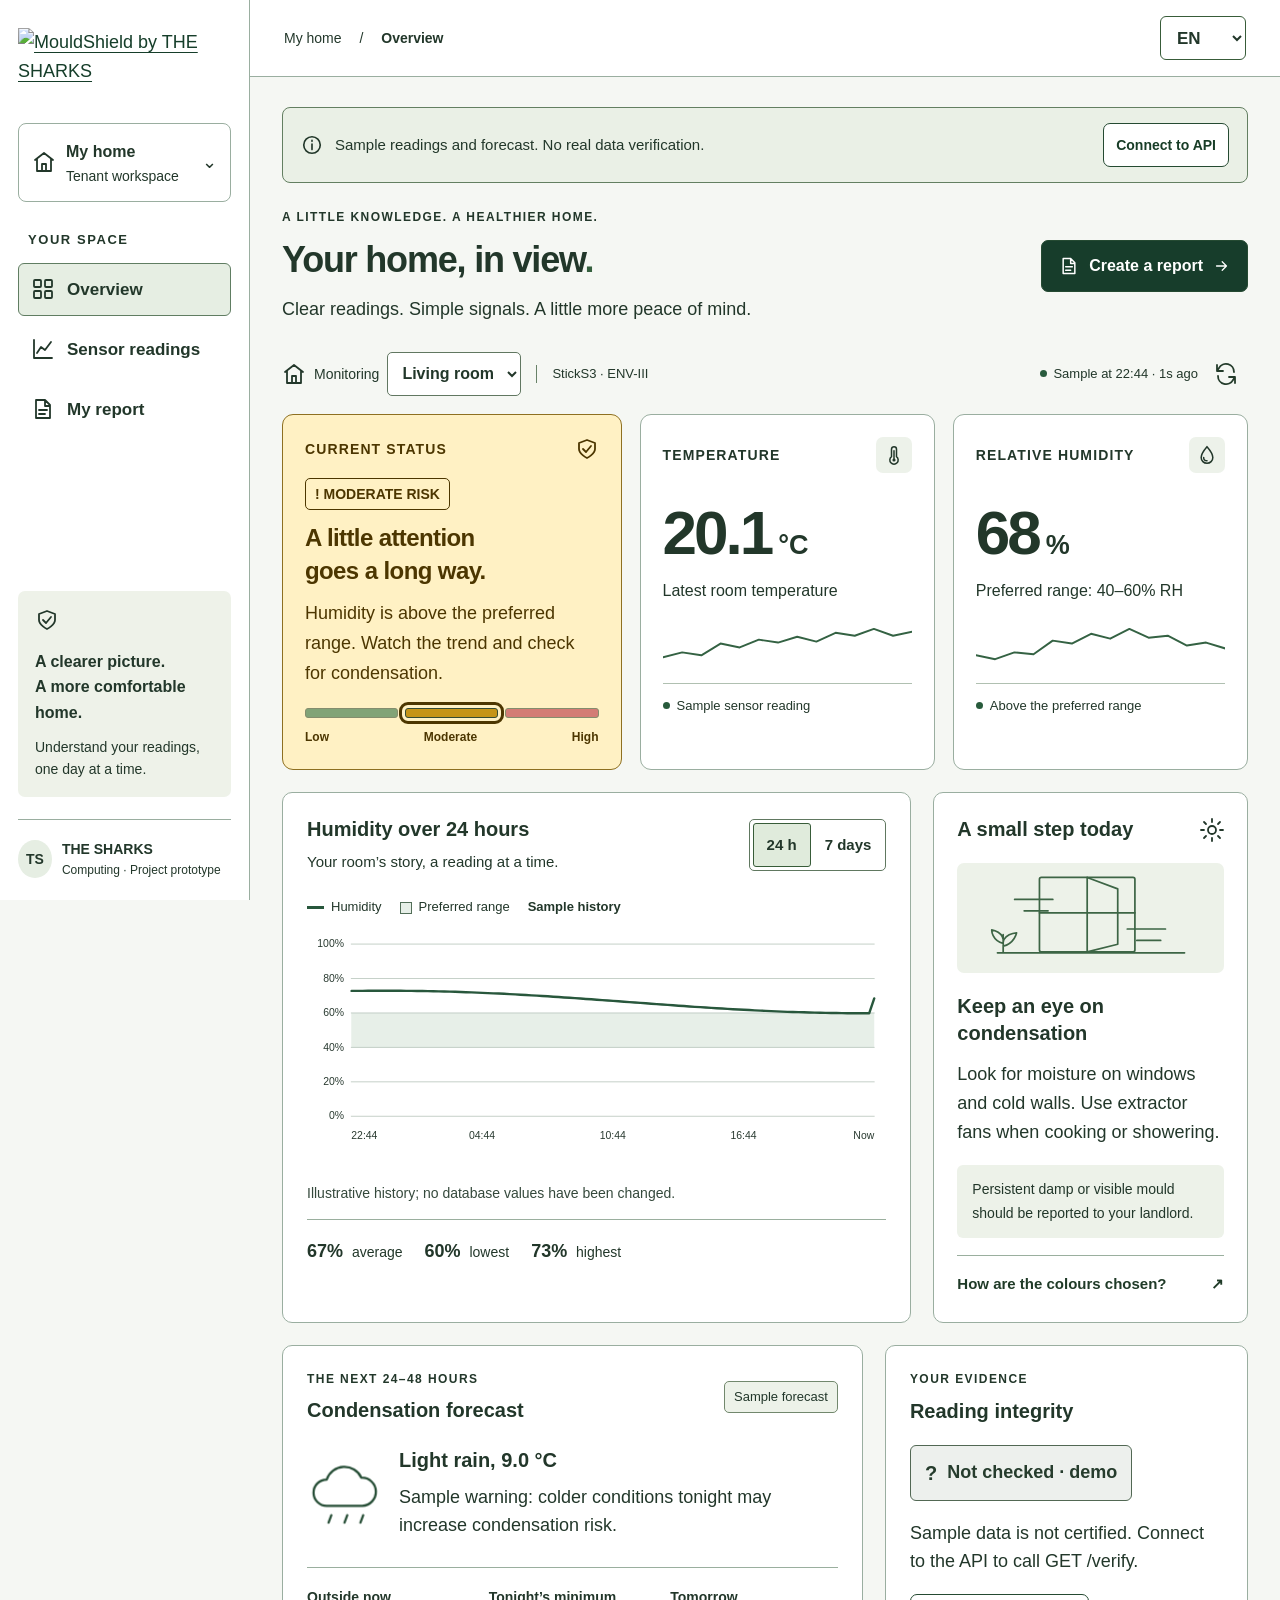
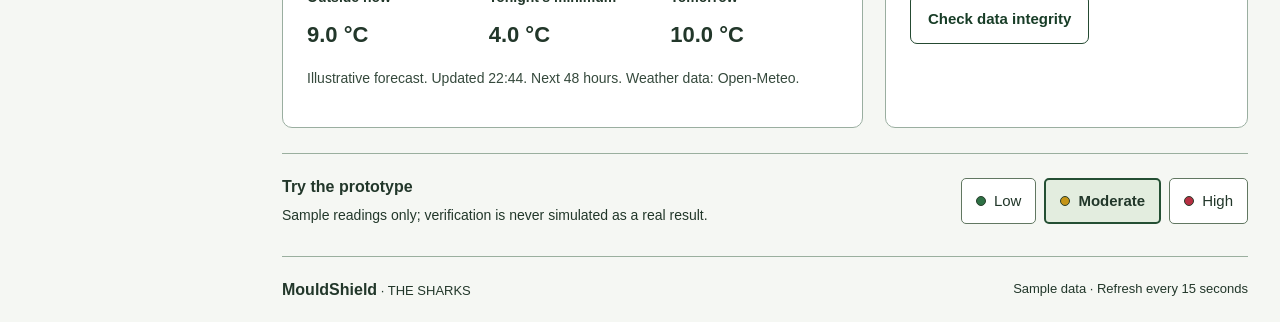
==== dashboard/index.html @ 02cba2c7 "Add files via upload" ====
<!DOCTYPE html>
<html lang="en"><head><meta charset="utf-8"><meta name="viewport" content="width=device-width,initial-scale=1"><meta name="theme-color" content="#173d32"><meta name="description" content="MouldShield tenant dashboard: clear humidity readings, trends and an editable damp report. Interactive project prototype using sample data."><title>MouldShield · Your home, in view</title><script src="boot.js"></script><link rel="stylesheet" href="style.css"></head>
<body>
<svg class="icon-library" aria-hidden="true"><defs>
<symbol id="i-shield" viewBox="0 0 24 24"><path d="M12 3 4 6v6c0 5 8 9 8 9s8-4 8-9V6l-8-3Z"/><path d="m8 12 3 3 5-6"/></symbol>
<symbol id="i-grid" viewBox="0 0 24 24"><rect x="3" y="3" width="7" height="7" rx="1"/><rect x="14" y="3" width="7" height="7" rx="1"/><rect x="3" y="14" width="7" height="7" rx="1"/><rect x="14" y="14" width="7" height="7" rx="1"/></symbol>
<symbol id="i-chart" viewBox="0 0 24 24"><path d="M3 3v18h18M6 16l4-6 4 3 6-8"/></symbol>
<symbol id="i-file" viewBox="0 0 24 24"><path d="M14 3H5v18h14V8l-5-5Zm0 0v6h5M8 13h8M8 17h6"/></symbol>
<symbol id="i-temp" viewBox="0 0 24 24"><path d="M9 14V5a3 3 0 0 1 6 0v9a5 5 0 1 1-6 0ZM12 7v10"/><circle cx="12" cy="18" r="1"/></symbol>
<symbol id="i-drop" viewBox="0 0 24 24"><path d="M12 2s-7 8-7 13a7 7 0 0 0 14 0c0-5-7-13-7-13ZM8 15a4 4 0 0 0 4 4"/></symbol>
<symbol id="i-arrow" viewBox="0 0 24 24"><path d="M5 12h14m-6-6 6 6-6 6"/></symbol>
<symbol id="i-refresh" viewBox="0 0 24 24"><path d="M20 10A8 8 0 0 0 5 6L3 9m0-6v6h6M4 14a8 8 0 0 0 15 4l2-3m0 6v-6h-6"/></symbol>
<symbol id="i-download" viewBox="0 0 24 24"><path d="M12 3v12m-5-5 5 5 5-5M4 16v5h16v-5"/></symbol>
<symbol id="i-clock" viewBox="0 0 24 24"><circle cx="12" cy="12" r="9"/><path d="M12 6v6l4 2"/></symbol>
<symbol id="i-info" viewBox="0 0 24 24"><circle cx="12" cy="12" r="9"/><path d="M12 11v6m0-10v1"/></symbol>
<symbol id="i-home" viewBox="0 0 24 24"><path d="m3 10 9-7 9 7M5 9v12h14V9M10 21v-7h4v7"/></symbol>
<symbol id="i-sun" viewBox="0 0 24 24"><circle cx="12" cy="12" r="4"/><path d="M12 1v3m0 16v3M1 12h3m16 0h3M4 4l2 2m12 12 2 2M4 20l2-2M18 6l2-2"/></symbol>
<symbol id="i-bolt" viewBox="0 0 24 24"><path d="m13 2-9 12h7l-1 8 10-13h-7l1-7Z"/></symbol>
</defs></svg>
<a class="skip-link" href="#main">Skip to content</a>
<aside class="sidebar">
<a href="#overview" class="brand" aria-label="MouldShield by THE SHARKS — overview"><img src="assets/logo-by-the-sharks.svg" alt="MouldShield by THE SHARKS" width="660" height="200"></a>
<div class="workspace"><span class="home-avatar"><svg aria-hidden="true"><use href="#i-home"/></svg></span><div><strong>My home</strong><small>Tenant workspace</small></div><span class="workspace-arrow">⌄</span></div>
<div class="nav-label">YOUR SPACE</div><nav aria-label="Main navigation">
<button class="nav-item active" data-view="overview" aria-current="page"><svg aria-hidden="true"><use href="#i-grid"/></svg>Overview</button>
<button class="nav-item" data-view="readings"><svg aria-hidden="true"><use href="#i-chart"/></svg>Sensor readings</button>
<button class="nav-item" data-view="report"><svg aria-hidden="true"><use href="#i-file"/></svg>My report</button>
</nav>
<div class="sidebar-bottom"><div class="sidebar-note"><svg aria-hidden="true"><use href="#i-shield"/></svg><strong>A clearer picture.<br>A more comfortable home.</strong><p>Understand your readings, one day at a time.</p></div><div class="team"><span>TS</span><div><strong>THE SHARKS</strong><small>Computing · Project prototype</small></div></div></div>
</aside>
<div class="app-shell">
<header class="topbar"><span class="breadcrumb">My home <span>/</span> <strong id="crumb">Overview</strong></span><div class="top-right"><label class="sr-only" for="ui-language">Dashboard language</label><select id="ui-language"><option value="en" lang="en">EN</option><option value="ro" lang="ro">RO</option></select></div></header>
<main id="main" tabindex="-1"><div id="startup-status" class="information" role="status">Starting dashboard. If this message stays, extract the entire ZIP and open START_HERE.html or START_WINDOWS.bat.</div><div id="startup-error" class="information" role="alert" hidden></div><div class="information mode-banner" id="mode-banner"><svg aria-hidden="true"><use href="#i-info"/></svg><span id="mode-description">Preview with sample data. Live API features are not connected.</span><button class="button secondary" id="toggle-mode">Connect to API</button></div>
<section id="overview-view" class="view">
<div class="page-heading"><div><div class="eyebrow">A LITTLE KNOWLEDGE. A HEALTHIER HOME.</div><h1>Your home, in view<span>.</span></h1><p>Clear readings. Simple signals. A little more peace of mind.</p></div><button class="button primary" id="create-report"><svg aria-hidden="true"><use href="#i-file"/></svg>Create a report<svg aria-hidden="true" class="small-icon"><use href="#i-arrow"/></svg></button></div>
<div class="controls-row"><div class="room-control"><span class="room-icon"><svg aria-hidden="true"><use href="#i-home"/></svg></span><label for="room">Monitoring</label><select id="room"><option value="living">Living room</option><option value="bedroom">Bedroom</option><option value="kitchen">Kitchen</option></select><span class="divider"></span><span class="sensor-caption">StickS3 · ENV-III</span></div><div class="update"><span class="dot"></span><span id="updated">Sample refreshed just now</span><button class="icon-button" id="refresh" aria-label="Refresh readings"><svg aria-hidden="true"><use href="#i-refresh"/></svg></button></div></div>
<div class="metrics">
<article class="risk-card" id="risk-card" data-level="moderate" aria-live="polite"><div class="card-overline"><span>CURRENT STATUS</span><svg aria-hidden="true"><use href="#i-shield"/></svg></div><div class="status-pill" id="risk-pill"><span aria-hidden="true">!</span>Moderate risk</div><h2 id="risk-title">A little attention<br>goes a long way.</h2><p id="risk-advice">Humidity is above the preferred range. Watch the trend and check for condensation.</p><div class="traffic-bar" aria-hidden="true"><span class="green"></span><span class="amber active"></span><span class="red"></span></div><div class="traffic-labels"><span>Low</span><span>Moderate</span><span>High</span></div></article>
<article class="metric-card"><div class="card-overline"><span>TEMPERATURE</span><span class="metric-icon"><svg aria-hidden="true"><use href="#i-temp"/></svg></span></div><div class="metric-value"><span id="temperature">20.1</span><span class="unit">°C</span></div><p class="metric-subtitle">Latest room temperature</p><div class="mini-chart temp-mini" aria-hidden="true"><svg aria-hidden="true" viewBox="0 0 260 45" preserveAspectRatio="none"><path d="M0 34 20 29 40 32 60 20 80 24 100 16 120 19 140 13 160 18 180 9 200 12 220 5 240 12 260 8"/></svg></div><div class="metric-foot"><span class="soft-dot"></span><span id="latest-source">Sample sensor reading</span></div></article>
<article class="metric-card"><div class="card-overline"><span>RELATIVE HUMIDITY</span><span class="metric-icon"><svg aria-hidden="true"><use href="#i-drop"/></svg></span></div><div class="metric-value"><span id="humidity">68</span><span class="unit">%</span></div><p class="metric-subtitle">Preferred range: 40–60% RH</p><div class="mini-chart hum-mini" aria-hidden="true"><svg aria-hidden="true" viewBox="0 0 260 45" preserveAspectRatio="none"><path d="M0 32 20 36 40 29 60 31 80 17 100 20 120 10 140 15 160 5 180 14 200 12 220 22 240 19 260 25"/></svg></div><div class="metric-foot"><span class="amber-dot"></span><span id="humidity-note">Above the preferred range</span></div></article>
</div>
<div class="main-grid"><article class="panel trend-panel"><div class="panel-heading"><div><h2 id="chart-title">Humidity over 24 hours</h2><p>Your room’s story, a reading at a time.</p></div><div class="segmented" aria-label="Chart time range"><button class="selected" data-range="24" aria-pressed="true">24 h</button><button data-range="168" aria-pressed="false">7 days</button></div></div><div class="chart-key"><span><i class="line-key"></i>Humidity</span><span><i class="range-key"></i>Preferred range</span><span class="sample-chart-label" id="chart-source">Sample history</span></div><div id="chart" class="chart" role="img" aria-label="Illustrative relative humidity trend over the last 24 hours"></div><p id="chart-message" class="muted" role="status"></p><details id="daily-details" hidden><summary>Daily averages and hours above 70%</summary><div class="table-wrap"><table><caption>Seven-day humidity summary; gaps are not counted as exposure.</caption><thead><tr><th scope="col">Day</th><th scope="col">Average RH</th><th scope="col">Hours above 70%</th><th scope="col">Coverage</th></tr></thead><tbody id="daily-table"></tbody></table></div></details><div class="chart-summary"><span><strong id="avg">61.2%</strong> average</span><span><strong id="min">51.0%</strong> lowest</span><span><strong id="max">72.8%</strong> highest</span></div></article>
<article class="panel next-panel"><div class="panel-heading"><h2>A small step today</h2><span class="step-icon"><svg aria-hidden="true"><use href="#i-sun"/></svg></span></div><div class="advice-visual" aria-hidden="true"><svg aria-hidden="true" viewBox="0 0 240 110"><path d="M22 91h196"/><rect x="66" y="12" width="100" height="78" rx="2"/><path d="M116 12v78M66 49h100M116 12l32 12v58l-32 8M116 49l32 0M40 35h40m-30 12h25m83 19h40m-30 12h25"/><path d="M28 90V72m0 9c-12-3-12-14-12-14s14 2 12 14Zm0 3c12-3 14-14 14-14s-16 1-14 14Z"/></svg></div><h3 id="action-title">Keep an eye on condensation</h3><p id="action-copy">Look for moisture on windows and cold walls. Use extractor fans when cooking or showering.</p><div class="quiet-note">Persistent damp or visible mould should be reported to your landlord.</div><button class="text-button" id="understand">How are the colours chosen? <span>↗</span></button></article></div>
<div class="bottom-grid">
<article class="panel forecast-panel" aria-labelledby="forecast-heading"><div class="panel-heading"><div><div class="eyebrow">THE NEXT 24–48 HOURS</div><h2 id="forecast-heading">Condensation forecast</h2></div><span class="pending-tag" id="forecast-source">Not connected</span></div><div class="forecast-current"><div class="weather-icon" id="weather-icon" aria-hidden="true"></div><div><strong id="weather-words">Weather unavailable</strong><p id="forecast-warning">Condensation warning unavailable until T17 is connected.</p></div></div><dl class="outside-temperatures"><div><dt>Outside now</dt><dd id="outside-now">—</dd></div><div><dt>Tonight’s minimum</dt><dd id="outside-tonight">—</dd></div><div><dt>Tomorrow</dt><dd id="outside-tomorrow">—</dd></div></dl><p class="muted" id="forecast-updated">Forecast supplied by the project back-end, using Open-Meteo.</p></article>
<article class="panel integrity-panel" aria-labelledby="integrity-heading"><div class="eyebrow">YOUR EVIDENCE</div><h2 id="integrity-heading">Reading integrity</h2><div id="integrity-badge" class="integrity-badge neutral" role="status"><span aria-hidden="true">?</span>Not checked</div><p id="integrity-detail">A green result is shown only after GET /verify confirms a non-empty chain.</p><button class="button secondary" id="check-integrity">Check data integrity</button></article></div>
<div class="demo-controls" id="demo-controls"><div><strong>Try the prototype</strong><span>Sample readings only; verification is never simulated as a real result.</span></div><div class="scenario-buttons" aria-label="Sample risk status"><button data-scenario="low"><i class="green"></i>Low</button><button data-scenario="moderate" class="chosen"><i class="amber"></i>Moderate</button><button data-scenario="high"><i class="red"></i>High</button></div></div>
</section>
<section id="readings-view" class="view" hidden><div class="page-heading"><div><div class="eyebrow">THE NUMBERS BEHIND THE SIGNAL</div><h1>Sensor readings<span>.</span></h1><p>Explore the sample history for your selected room.</p></div><button class="button primary" id="export-csv"><svg aria-hidden="true"><use href="#i-download"/></svg>Export CSV</button></div><div class="information"><svg aria-hidden="true"><use href="#i-info"/></svg><span id="readings-notice">These are sample readings, not live device data.</span></div><article class="panel readings-panel"><div class="panel-heading"><h2 id="table-room">Living room · recent samples</h2><span class="muted">Raw values retained in CSV</span></div><div class="table-wrap"><table><thead><tr><th scope="col">Time</th><th scope="col">Temperature</th><th scope="col">Humidity</th><th scope="col">Status</th></tr></thead><tbody id="readings-table"></tbody></table></div></article></section>
<section id="report-view" class="view" hidden><div class="page-heading"><div><div class="eyebrow">TURN READINGS INTO A CONVERSATION</div><h1>Your home report<span>.</span></h1><p>A clear summary and a letter you can make your own.</p></div><button class="button primary" id="print-report"><svg aria-hidden="true"><use href="#i-download"/></svg>Print / save PDF</button></div><div class="information"><svg aria-hidden="true"><use href="#i-info"/></svg><span id="report-notice">Use your browser’s print dialog to save a PDF. No letter is sent automatically.</span></div><div class="report-layout"><article class="panel report-main"><div class="report-header"><img class="report-logo" src="assets/logo-by-the-sharks.svg" alt="MouldShield by THE SHARKS" width="660" height="200"><span class="muted" id="report-date"></span></div><h2>Damp &amp; humidity summary</h2><p class="muted" id="report-context"></p><div class="report-status" id="report-status"></div><div class="report-language"><div><label for="report-language">Explanation language</label><select id="report-language"><option value="en">English</option><option value="ro">Română</option><option value="pl">Polski</option></select></div><button class="button secondary" id="generate-explanation">Generate explanation</button></div><p id="report-api-status" class="muted" role="status">Choose the tenant’s explanation language. The interface language is selected above.</p><h3>What the readings mean</h3><p id="report-explanation"></p><h3>Letter to your landlord</h3><label class="muted" for="letter">Edit this draft before downloading. Changes stay in this browser.</label><textarea lang="en" id="letter" rows="14" spellcheck="true"></textarea><div class="report-actions"><button class="button secondary" id="reset-letter">Reset draft</button><span class="muted" id="draft-status" role="status">Draft ready to edit</span></div><div lang="en" id="print-letter"></div><p class="report-disclaimer"><span id="report-disclaimer">One reading does not confirm mould or replace an inspection. Letters are drafts for review.</span></p></article><aside class="panel report-side"><svg class="large-shield" aria-hidden="true"><use href="#i-file"/></svg><h3>Your voice. Your report.</h3><p>Add your address and describe what you have noticed. Keep the details accurate and review the letter before using it.</p><ol><li>Check the sample summary.</li><li>Edit the landlord letter.</li><li>Print or save a PDF.</li></ol><p class="quiet-note">Only include information you are comfortable sharing.</p></aside></div></section>
<footer><span><strong>MouldShield</strong> · THE SHARKS</span><span><span id="footer-source">Project prototype · Sample data · Refreshes every 15 seconds</span></span></footer>
</main></div>
<dialog id="risk-dialog"><div class="dialog-heading"><h2>Understanding your risk colour</h2><button class="icon-button" id="close-dialog" aria-label="Close explanation">✕</button></div><p>The warning bands use the original, unrounded relative humidity reading. Humidity is rounded only for display.</p><div class="risk-rules"><div><i class="green"></i><strong>Low risk</strong><span>60% RH or below</span></div><div><i class="amber"></i><strong>Moderate risk</strong><span>Above 60%, up to 70% RH</span></div><div><i class="red"></i><strong>High risk</strong><span>Above 70% RH</span></div></div><p>40–60% RH is the preferred indoor range used in the project research. Very dry air below 40% is outside that range, even though this mould-warning scale stays green.</p><p class="quiet-note">These are project warning bands, not an HHSRS assessment. Duration, cold surfaces and other conditions also matter. The sustained-risk rule still needs team agreement.</p></dialog>
<div id="toast" role="status" hidden></div><script src="config.js"></script><script src="core.js"></script><script src="i18n.js"></script><script src="app.js"></script></body></html>
---- dashboard/style.css ----
:root{font-family:Inter,ui-sans-serif,-apple-system,BlinkMacSystemFont,"Segoe UI",Arial,sans-serif;color:#22372a;background:#f5f7f3;font-size:18px;line-height:1.6;--ink:#22372a;--muted:#35493c;--border:#9aaea0;--green:#174b2e;--amber:#4c3600;--red:#761821}*{box-sizing:border-box}body{margin:0}button,select,textarea,input{font:inherit}button,select{cursor:pointer}button,a,select,summary{touch-action:manipulation}button:disabled,select:disabled{cursor:not-allowed}button:disabled{opacity:.7}a{color:#163e2a;text-underline-offset:4px}svg{height:24px;width:24px;fill:none;stroke:currentColor;stroke-width:1.8;stroke-linecap:round;stroke-linejoin:round;flex:none}.icon-library{position:absolute;width:0;height:0;overflow:hidden}.skip-link{position:fixed;top:-100px;left:12px;padding:12px 20px;background:#fff;z-index:100}.skip-link:focus{top:8px}button:focus-visible,a:focus-visible,select:focus-visible,textarea:focus-visible,summary:focus-visible{outline:3px solid #122e59;outline-offset:4px}main:focus{outline:none}[hidden]{display:none!important}.sidebar{position:fixed;inset:0 auto 0 0;width:250px;background:#fff;border-right:1px solid var(--border);padding:28px 18px 20px;display:flex;flex-direction:column;overflow-y:auto}.brand{display:block;margin-bottom:30px}.brand img{display:block;width:100%;height:auto;max-width:220px}.workspace{display:flex;align-items:center;gap:10px;border:1px solid var(--border);padding:13px;border-radius:8px;margin-bottom:28px}.workspace strong{font-size:16px}.workspace small{display:block;font-size:14px}.home-avatar{display:flex}.workspace-arrow{margin-left:auto}.nav-label{font-size:13px;letter-spacing:.12em;font-weight:700;margin:0 10px 12px}nav{display:flex;flex-direction:column;gap:7px}.nav-item{display:flex;align-items:center;gap:12px;width:100%;min-height:48px;border:1px solid transparent;border-radius:6px;padding:12px;color:var(--ink);background:none;text-align:left;font-size:16px;font-weight:600}.nav-item:hover{background:#edf2eb}.nav-item.active{background:#e6eee3;border-color:#607d62}.sidebar-bottom{margin-top:auto}.sidebar-note{margin:35px 0 22px;padding:17px;border-radius:7px;background:#eef2e9}.sidebar-note strong{display:block;font-size:16px}.sidebar-note p{font-size:14px;margin:10px 0 0}.sidebar-note svg{margin-bottom:8px}.team{display:flex;align-items:center;gap:10px;border-top:1px solid var(--border);padding-top:18px;font-size:14px}.team>span{border-radius:50%;padding:8px;background:#e6eee3;font-weight:700}.team small{display:block;font-size:12px}.app-shell{margin-left:250px}.topbar{min-height:76px;display:flex;justify-content:space-between;align-items:center;background:#fff;border-bottom:1px solid var(--border);padding:16px 34px;gap:16px;font-size:14px}.breadcrumb span{margin:0 14px}.top-right{display:flex;gap:15px;align-items:center}main{max-width:1500px;margin:auto;padding:30px 32px 0}.information{display:flex;gap:12px;align-items:center;background:#eaf0e6;border:1px solid #637f61;border-radius:8px;padding:15px 18px;margin-bottom:25px;font-size:15px}.information svg{height:22px;width:22px}.mode-banner{flex-wrap:wrap}.mode-banner>span{flex:1;min-width:220px}.mode-banner .button{font-size:14px;padding:8px 12px}.page-heading{display:flex;align-items:center;justify-content:space-between;gap:22px;margin-bottom:28px}.eyebrow{font-size:12px;letter-spacing:.12em;font-weight:750}h1{font-size:36px;line-height:1.25;letter-spacing:-1.2px;margin:10px 0 13px;font-weight:650}h1 span{color:#35603e}.page-heading p{font-size:16px;margin:0;max-width:650px}h2,h3{line-height:1.35}p{color:var(--ink)}.button{display:inline-flex;align-items:center;justify-content:center;gap:10px;min-height:44px;padding:12px 17px;border:1px solid #254a32;border-radius:7px;font-size:16px;font-weight:650;text-decoration:none}.primary{background:#173d2b;color:#fff}.primary:hover{background:#0e2b1d}.secondary{background:#fff;color:#183d27}.secondary:hover{background:#e8f0e4}.button svg{width:20px;height:20px}.small-icon{width:17px!important}.controls-row{display:flex;align-items:center;justify-content:space-between;gap:14px;flex-wrap:wrap;margin-bottom:18px}.room-control{display:flex;gap:8px;align-items:center;font-size:14px;flex-wrap:wrap}.room-icon{display:flex}.room-control select{min-height:44px;padding:7px 10px;border:1px solid #617761;border-radius:5px;background:#fff;color:#22372a;font-size:16px;font-weight:650}.divider{height:18px;width:1px;background:#688268;margin:0 7px}.sensor-caption{font-size:13px}.update{display:flex;align-items:center;gap:6px;font-size:13px}.dot,.soft-dot,.amber-dot{height:7px;width:7px;border-radius:50%;display:inline-block;background:#285b3c}.icon-button{min-width:44px;min-height:44px;background:none;border:1px solid transparent;border-radius:5px;display:inline-flex;align-items:center;justify-content:center;color:#243c2b}.icon-button:hover{background:#e5eee2;border-color:#688268}.metrics{display:grid;grid-template-columns:1.15fr 1fr 1fr;gap:18px;margin-bottom:22px}.risk-card,.metric-card{border:1px solid var(--border);border-radius:11px;background:white;padding:22px;min-height:300px}.risk-card{background:#fff1c4;border-color:#8e7021;color:var(--amber)}.risk-card[data-level="low"]{background:#e4f3e8;border-color:#4f7c5b;color:var(--green)}.risk-card[data-level="high"]{background:#fde8e9;border-color:#a64d58;color:var(--red)}.risk-card[data-level="unknown"]{background:#edf0ed;border-color:#647568;color:#263c2d}.card-overline{display:flex;align-items:center;justify-content:space-between;font-size:12px;font-weight:750;letter-spacing:.08em;gap:8px}.risk-card .card-overline{color:inherit}.status-pill{display:inline-block;font-size:14px;font-weight:750;padding:4px 9px;border:1px solid currentColor;border-radius:5px;margin:17px 0 12px;max-width:100%;overflow-wrap:anywhere}.status-pill>span{font-weight:850}.risk-card h2{font-size:24px;letter-spacing:-.6px;margin:0 0 12px;white-space:pre-line}.risk-card p{font-size:16px;line-height:1.65;color:inherit;margin:0 0 20px}.traffic-bar{display:flex;gap:7px}.traffic-bar span{height:10px;flex:1;border:1px solid #334b34;border-radius:3px;opacity:.6}.traffic-bar .active{opacity:1;outline:3px solid currentColor;outline-offset:3px}.green{background:#2e7044}.amber{background:#c59417}.red{background:#b62f42}.traffic-labels{display:flex;justify-content:space-between;margin-top:10px;font-size:12px;font-weight:700}.metric-icon{display:flex;border-radius:7px;background:#edf2ea;padding:8px}.metric-icon svg{height:20px;width:20px}.metric-value{display:flex;align-items:baseline;gap:7px;margin-top:29px;line-height:1;font-variant-numeric:tabular-nums}.metric-value>span:first-child{font-size:62px;letter-spacing:-3px;font-weight:650}.unit{font-size:27px;font-weight:550}.metric-subtitle{font-size:15px;margin:14px 0}.mini-chart{height:44px;margin:20px 0 15px}.mini-chart svg{height:100%;width:100%;stroke:#346243;stroke-width:2}.metric-foot{display:flex;align-items:center;gap:7px;border-top:1px solid #b0c0b1;padding-top:12px;font-size:13px}.main-grid{display:grid;grid-template-columns:minmax(0,2fr) minmax(240px,1fr);gap:22px;margin-bottom:22px}.panel{background:#fff;border:1px solid var(--border);border-radius:10px}.panel-heading{display:flex;align-items:center;justify-content:space-between;gap:16px}.panel h2{font-size:20px;margin:0;font-weight:700}.panel-heading p{font-size:15px;margin:7px 0 0}.trend-panel{padding:23px 24px 0}.segmented{display:flex;border:1px solid #607860;border-radius:5px;padding:3px;gap:3px;flex:none}.segmented button{min-height:44px;min-width:58px;border:1px solid transparent;border-radius:3px;background:none;color:var(--ink);font-size:15px;font-weight:650;padding:6px 10px}.segmented button.selected{background:#e0ebdc;border-color:#385c39}.chart-key{display:flex;gap:18px;align-items:center;margin:23px 0 10px;flex-wrap:wrap;font-size:13px}.chart-key span{display:flex;align-items:center;gap:7px}.line-key{display:inline-block;width:17px;height:3px;background:#28573c}.range-key{display:inline-block;width:12px;height:12px;border:1px solid #526e58;background:#e7efe8}.sample-chart-label{font-weight:600}.chart{width:100%;min-height:240px}.chart svg{width:100%;height:auto;display:block;stroke:none}.chart-summary{display:flex;gap:22px;flex-wrap:wrap;border-top:1px solid #9aaf9e;padding:17px 0;font-size:14px}.chart-summary strong{font-size:18px;margin-right:5px}.next-panel{padding:23px}.step-icon{display:flex}.advice-visual{background:#edf2e9;border-radius:7px;margin:20px 0;height:110px;display:flex;align-items:center;justify-content:center}.advice-visual svg{width:230px;height:105px;stroke:#3d6545}.next-panel h3{font-size:20px;margin:0 0 13px}.next-panel>p{font-size:16px;margin:0 0 18px}.quiet-note{font-size:14px;background:#edf2e9;border-radius:6px;padding:13px 15px;line-height:1.7}.text-button{display:flex;width:100%;justify-content:space-between;align-items:center;min-height:44px;border:0;border-top:1px solid #9aaf9e;margin-top:17px;padding:13px 0 0;background:none;color:#203b28;font-size:15px;font-weight:700;text-align:left}.bottom-grid{display:grid;grid-template-columns:minmax(0,1.6fr) minmax(260px,1fr);gap:22px}.forecast-panel,.integrity-panel{padding:24px}.forecast-panel .eyebrow{margin-bottom:7px}.pending-tag{display:inline-block;background:#edf2e9;border:1px solid #72886d;border-radius:5px;padding:5px 9px;font-size:13px;white-space:nowrap}.forecast-current{display:flex;gap:17px;align-items:center;margin:20px 0}.weather-icon{width:75px;height:85px;flex:none;color:#244c34}.weather-icon svg{width:100%;height:100%;stroke-width:2.4}.forecast-current strong{font-size:20px}.forecast-current p{font-size:16px;margin:7px 0}.outside-temperatures{display:grid;grid-template-columns:repeat(3,1fr);gap:14px;border-top:1px solid #9aaf9e;padding-top:18px;margin-bottom:15px}.outside-temperatures>div{min-width:0}.outside-temperatures dt{font-size:14px;font-weight:600}.outside-temperatures dd{margin:8px 0 0;font-size:22px;font-weight:700}.muted{font-size:14px;color:#35493c}.integrity-panel h2{margin:8px 0 20px}.integrity-badge{padding:11px 14px;display:inline-flex;gap:10px;align-items:center;border-radius:6px;border:1px solid #526854;font-weight:750;font-size:18px}.integrity-badge span{font-size:20px}.integrity-badge.verified{background:#e4f3e8;color:#174b2e;border-color:#416e4a}.integrity-badge.tampered{background:#fde8e9;color:#761821;border-color:#9a4350}.integrity-badge.neutral{background:#edf0ed;color:#263c2d}.integrity-panel p{font-size:16px}.integrity-panel .button{font-size:15px}.demo-controls{display:flex;align-items:center;justify-content:space-between;gap:20px;margin:25px 0 0;border-top:1px solid #9aaf9e;padding-top:20px}.demo-controls strong{display:block;font-size:16px}.demo-controls>div>span{font-size:14px}.scenario-buttons{display:flex;gap:8px}.scenario-buttons button{display:flex;align-items:center;gap:8px;padding:9px 14px;min-height:44px;border:1px solid #617761;border-radius:5px;background:#fff;color:#22372a;font-size:15px}.scenario-buttons button.chosen{border:2px solid #244f33;background:#e3eddf;font-weight:750}.scenario-buttons i,.risk-rules i{display:inline-block;width:10px;height:10px;border:1px solid #283d2b;border-radius:50%}footer{display:flex;align-items:center;justify-content:space-between;gap:20px;flex-wrap:wrap;border-top:1px solid #9aaf9e;margin-top:27px;padding:20px 0;font-size:13px}footer strong{font-size:16px}.readings-panel{padding:24px}.table-wrap{max-width:100%;overflow-x:auto}table{width:100%;border-collapse:collapse;text-align:left;font-size:15px;margin:16px 0}th{font-size:14px;background:#eaf0e6}th,td{padding:13px 12px;border-bottom:1px solid #9aaf9e;white-space:nowrap}caption{text-align:left;font-size:14px;padding-bottom:10px}td{font-variant-numeric:tabular-nums}.table-status{font-size:13px;font-weight:750;padding:5px 9px;border:1px solid currentColor;border-radius:4px;background:#fff1c4;color:#4c3600;display:inline-block}.table-status.low{background:#e4f3e8;color:#174b2e}.table-status.high{background:#fde8e9;color:#761821}details{margin-bottom:18px}summary{min-height:44px;padding:8px 0;color:#203b28;font-size:16px;font-weight:650;cursor:pointer}.report-layout{display:grid;grid-template-columns:minmax(0,2.4fr) minmax(210px,1fr);gap:22px}.report-main{padding:28px}.report-header{display:flex;justify-content:space-between;align-items:center;gap:15px;margin-bottom:28px}.report-logo{display:block;width:220px;max-width:60%;height:auto}.report-main h2{font-size:28px}.report-main h3{font-size:21px;margin:26px 0 12px}.report-main p{font-size:17px}.report-status{padding:13px 16px;border-radius:6px;background:#edf0ed;color:#263c2d;font-size:18px;font-weight:750;margin:23px 0}.report-status[data-level="low"]{background:#e4f3e8;color:#174b2e}.report-status[data-level="moderate"]{background:#fff1c4;color:#4c3600}.report-status[data-level="high"]{background:#fde8e9;color:#761821}.report-language{display:flex;align-items:flex-end;justify-content:space-between;gap:15px;flex-wrap:wrap}.report-language label{display:block;font-size:17px;font-weight:650;margin-bottom:6px}.report-language select{background:#fff;color:#22372a;border:1px solid #617761;border-radius:5px;padding:9px 13px;min-height:48px;min-width:185px}textarea{width:100%;display:block;margin-top:15px;border:1px solid #617761;border-radius:6px;padding:17px;color:#22372a;background:#fff;font-size:17px;line-height:1.8;min-height:390px;resize:vertical}.report-actions{display:flex;align-items:center;justify-content:space-between;gap:15px;margin-top:17px}.report-main .report-disclaimer{font-size:14px;border-top:1px solid #9aaf9e;margin-top:27px;padding-top:18px}.report-side{padding:26px;align-self:start}.report-side h3{font-size:23px}.report-side p,.report-side li{font-size:16px}.report-side ol{padding-left:22px}.report-side li{padding:8px 0}#print-letter{display:none}dialog{max-width:650px;width:calc(100% - 32px);padding:28px;border:2px solid #3c5e43;border-radius:12px;box-shadow:0 20px 80px #102d2440;color:#22372a;background:#fff}dialog::backdrop{background:#112b20a8}.dialog-heading{display:flex;align-items:center;justify-content:space-between;gap:18px}.dialog-heading h2{font-size:24px;margin:0}dialog p{font-size:17px}.risk-rules>div{display:flex;align-items:center;gap:10px;border-bottom:1px solid #9aaf9e;padding:13px 0;font-size:16px}.risk-rules span{margin-left:auto;text-align:right}#toast{position:fixed;bottom:25px;left:50%;transform:translateX(-50%);max-width:calc(100vw - 30px);background:#173d2b;color:#fff;padding:15px 22px;border-radius:8px;font-size:16px;z-index:80}
/* Each motion lasts 2.5 seconds, repeats twice, and is removed at the page's 5 s deadline.
   Lightning is static: no flashing, opacity pulsing or strobing is used. */
@media(prefers-reduced-motion:no-preference){.weather-motion .weather-drift{transform-origin:40px 40px;animation:weather-drift 2.5s ease-in-out 2 both}@keyframes weather-drift{0%,100%{transform:translateX(0)}50%{transform:translateX(3px)}}}
@media(prefers-reduced-motion:reduce){*,*::before,*::after{animation:none!important;transition:none!important;scroll-behavior:auto!important}}
@media(max-width:1200px){.sidebar{width:225px;padding:25px 15px}.app-shell{margin-left:225px}main{padding:26px 24px 0}.topbar{padding:15px 24px}.metrics{gap:13px}.risk-card,.metric-card{padding:19px}.metric-value>span:first-child{font-size:50px}.unit{font-size:24px}.main-grid{grid-template-columns:1fr}.next-panel{display:grid;grid-template-columns:1fr 1fr;gap:14px 24px}.next-panel>.panel-heading{grid-column:1/-1}.next-panel>.advice-visual{grid-row:span 4;margin:0;height:100%;min-height:150px}.next-panel h3,.next-panel p{margin:0}.next-panel .text-button{margin-top:0}.bottom-grid{grid-template-columns:minmax(0,1.35fr) minmax(240px,1fr)}.card-overline{font-size:11px;letter-spacing:.02em}.metric-subtitle{font-size:14px}.metric-foot{font-size:12px}.page-heading{flex-wrap:wrap}}
@media(max-width:900px){.sidebar{position:static;width:auto;overflow:visible;padding:15px 22px 0;border-right:0;border-bottom:1px solid var(--border)}.brand{margin-bottom:14px}.brand img{width:230px}.workspace,.nav-label,.sidebar-bottom{display:none}nav{flex-direction:row;flex-wrap:wrap;gap:6px}.nav-item{width:auto;padding:9px 11px;min-height:46px;font-size:15px}.nav-item svg{height:20px;width:20px}.app-shell{margin-left:0}.topbar{min-height:60px}.metrics{grid-template-columns:1.1fr 1fr 1fr}.metric-value>span:first-child{font-size:53px}.report-layout{grid-template-columns:1fr}.report-side{display:none}}
@media(max-width:640px){:root{font-size:18px}.sidebar{padding:14px 16px 0}.brand img{width:230px;max-width:100%}nav{display:grid;grid-template-columns:1fr 1fr;gap:5px}.nav-item{width:100%;font-size:16px;justify-content:flex-start;min-height:46px}.topbar{padding:14px 18px;font-size:13px;gap:8px}.breadcrumb span{margin:0 6px}.top-right{gap:8px}main{padding:22px 16px 0}.information{padding:14px;font-size:16px;align-items:flex-start;gap:10px}.information>svg{margin-top:3px}.mode-banner .button{font-size:16px}.mode-banner>span{min-width:0;flex-basis:calc(100% - 35px)}.mode-banner .button{margin-left:30px}.page-heading{display:block;margin-bottom:25px}h1{font-size:32px;letter-spacing:-.8px}.eyebrow{font-size:12px}.page-heading p{font-size:17px}.page-heading>.button{margin-top:20px;width:100%;font-size:17px}.controls-row{gap:12px}.room-control{gap:8px}.room-control select{font-size:17px}.sensor-caption{font-size:13px}.divider{display:none}.update{font-size:14px}.metrics{grid-template-columns:1fr 1fr;gap:12px}.risk-card{grid-column:1/-1;min-height:0;padding:22px}.risk-card h2{font-size:28px;white-space:normal}.risk-card p{font-size:18px}.status-pill{font-size:17px}.traffic-labels{font-size:14px}.metric-card{padding:16px 12px;min-height:250px}.card-overline{font-size:12px;min-height:34px;align-items:flex-start;letter-spacing:0}.metric-icon{display:none}.metric-value{gap:4px;margin-top:25px;flex-wrap:wrap}.metric-value>span:first-child{font-size:48px;letter-spacing:-2px}.unit{font-size:24px}.metric-subtitle{font-size:14px}.mini-chart{margin:15px 0;height:30px}.metric-foot{font-size:13px;align-items:flex-start}.soft-dot,.amber-dot{margin-top:6px}.main-grid,.bottom-grid{grid-template-columns:1fr;gap:16px}.trend-panel{padding:20px 14px 0}.panel-heading{flex-wrap:wrap;gap:15px}.panel h2{font-size:22px}.panel-heading p{font-size:16px}.segmented{margin-left:0}.segmented button{font-size:17px;padding:8px 14px}.chart-key{font-size:14px;gap:10px 15px}.chart{min-height:0;overflow:auto}.chart svg{min-width:440px}.chart-summary{justify-content:space-between;gap:10px;font-size:14px}.chart-summary strong{display:block;font-size:20px}.next-panel{display:block;padding:21px}.next-panel>.advice-visual{height:110px;min-height:0;margin:18px 0}.next-panel h3{font-size:22px;margin-bottom:12px}.next-panel>p{font-size:18px;margin-bottom:16px}.quiet-note{font-size:16px}.next-panel .text-button{font-size:17px;margin-top:17px}.forecast-panel,.integrity-panel{padding:22px}.forecast-current strong{font-size:22px}.forecast-current p,.integrity-panel p{font-size:18px}.outside-temperatures{gap:10px;grid-template-columns:1fr}.outside-temperatures>div{display:flex;align-items:center;justify-content:space-between;gap:15px}.outside-temperatures dt{font-size:17px}.outside-temperatures dd{font-size:24px;margin:0}.forecast-panel .muted{font-size:15px}.demo-controls{display:block}.scenario-buttons{margin-top:15px}.scenario-buttons button{flex:1;justify-content:center;padding:10px;font-size:16px}.demo-controls>div>span{font-size:16px}.demo-controls strong{font-size:18px}.report-main{padding:20px}.report-header{align-items:flex-start;flex-wrap:wrap;gap:15px}.report-logo{width:240px;max-width:100%}.report-main h2{font-size:27px}.report-main h3{font-size:23px}.report-main p,textarea{font-size:18px}.report-status{font-size:18px}.report-language{display:block}.report-language label{font-size:18px}.report-language select{width:100%;font-size:18px}.report-language button{width:100%;margin-top:15px;font-size:18px}.report-main .muted{font-size:16px}.report-actions{display:block}.report-actions .muted{display:block;margin-top:14px}.readings-panel{padding:18px}.readings-panel .panel-heading{display:block}.readings-panel .muted{display:block;margin-top:12px}table{font-size:16px}th{font-size:15px}th,td{padding:12px}footer{display:block;font-size:14px}footer>span{display:block;margin:6px 0}dialog{padding:23px}.dialog-heading h2{font-size:24px}.risk-rules>div{flex-wrap:wrap;gap:6px 10px}.risk-rules span{display:block;text-align:left;margin-left:20px;width:100%;font-size:16px}dialog p{font-size:18px}}
@media print{@page{size:A4;margin:18mm}.sidebar,.topbar,footer,.page-heading,.information,.report-side,.report-actions,.report-language,#report-api-status,#toast{display:none!important}.app-shell{margin:0}body,main{background:white;padding:0;max-width:none}.view{display:none!important}#report-view{display:block!important}.report-layout{display:block}.report-main{border:0;padding:0}.report-main label,textarea{display:none!important}#print-letter{display:block;white-space:pre-wrap;font-size:12pt;line-height:1.65}.report-main h2{font-size:22pt}.report-main h3{font-size:16pt;break-after:avoid}.report-main p{font-size:12pt}.report-status{print-color-adjust:exact;-webkit-print-color-adjust:exact}.report-logo{width:220px}.report-main .report-disclaimer{font-size:10pt}#report-explanation{white-space:pre-wrap}}
/* Large primary reading copy for Margaret; supporting labels remain subordinate. */
.page-heading p,.risk-card p,.next-panel>p,.forecast-current p,.integrity-panel p{font-size:18px}.card-overline{font-size:14px}.report-main p{font-size:18px}.nav-item{font-size:17px}.metric-subtitle{font-size:16px}.report-language label,.report-language select{font-size:18px}
@media(max-width:640px){.card-overline{font-size:12px}.metric-subtitle{font-size:14px}}
.metrics>*,.main-grid>*,.bottom-grid>*,.report-layout>*{min-width:0}.chart{max-width:100%}
@media(max-width:640px){.main-grid,.bottom-grid,.report-layout{grid-template-columns:minmax(0,1fr)}.metrics{grid-template-columns:repeat(2,minmax(0,1fr))}}

/* Top-right interface language control. */
.sr-only{position:absolute;width:1px;height:1px;padding:0;margin:-1px;overflow:hidden;clip:rect(0,0,0,0);white-space:nowrap;border:0}
#ui-language{min-height:44px;min-width:86px;border:1px solid #385c39;border-radius:6px;background:#fff;color:#22372a;padding:8px 12px;font-size:17px;font-weight:700}
.topbar{flex-wrap:wrap}.top-right{margin-left:auto}.breadcrumb{min-width:0;overflow-wrap:anywhere}
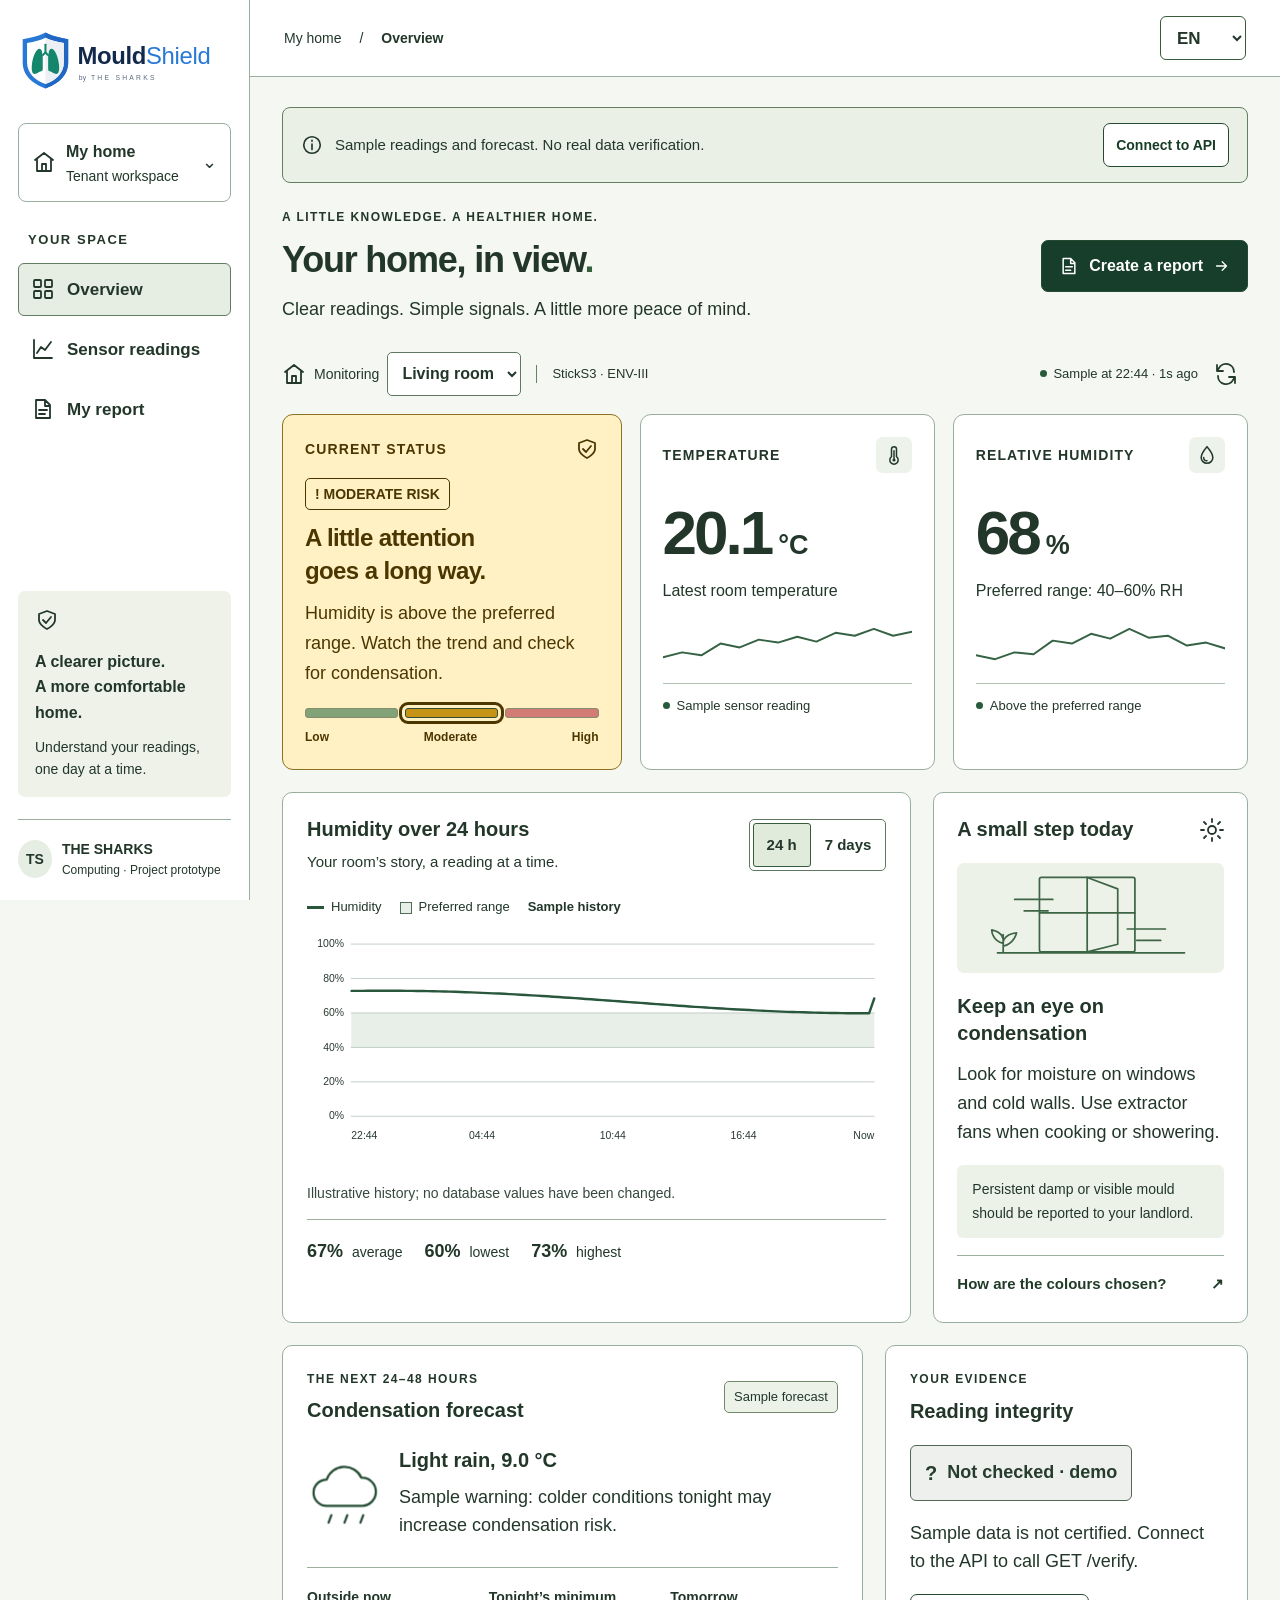
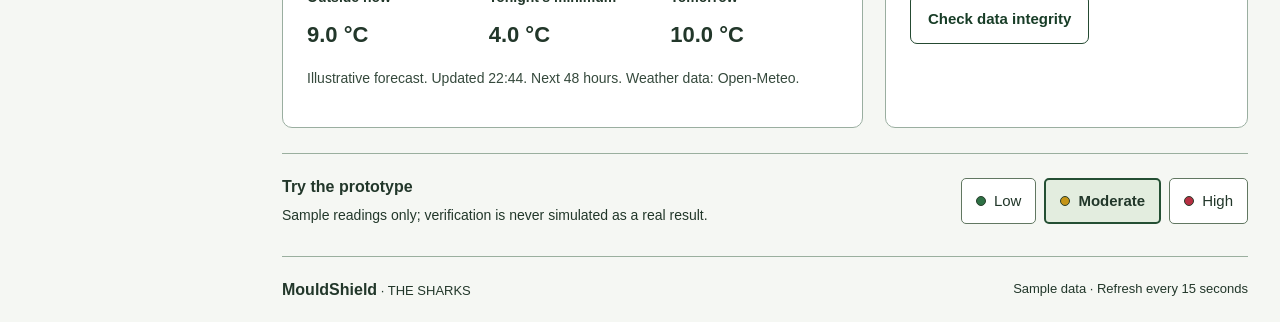
==== commit dfaabad1: "#17 remove task numbers from the text the tenant sees on the dashboard" ====
--- a/dashboard/index.html
+++ b/dashboard/index.html
@@ -42,7 +42,7 @@
 <div class="main-grid"><article class="panel trend-panel"><div class="panel-heading"><div><h2 id="chart-title">Humidity over 24 hours</h2><p>Your room’s story, a reading at a time.</p></div><div class="segmented" aria-label="Chart time range"><button class="selected" data-range="24" aria-pressed="true">24 h</button><button data-range="168" aria-pressed="false">7 days</button></div></div><div class="chart-key"><span><i class="line-key"></i>Humidity</span><span><i class="range-key"></i>Preferred range</span><span class="sample-chart-label" id="chart-source">Sample history</span></div><div id="chart" class="chart" role="img" aria-label="Illustrative relative humidity trend over the last 24 hours"></div><p id="chart-message" class="muted" role="status"></p><details id="daily-details" hidden><summary>Daily averages and hours above 70%</summary><div class="table-wrap"><table><caption>Seven-day humidity summary; gaps are not counted as exposure.</caption><thead><tr><th scope="col">Day</th><th scope="col">Average RH</th><th scope="col">Hours above 70%</th><th scope="col">Coverage</th></tr></thead><tbody id="daily-table"></tbody></table></div></details><div class="chart-summary"><span><strong id="avg">61.2%</strong> average</span><span><strong id="min">51.0%</strong> lowest</span><span><strong id="max">72.8%</strong> highest</span></div></article>
 <article class="panel next-panel"><div class="panel-heading"><h2>A small step today</h2><span class="step-icon"><svg aria-hidden="true"><use href="#i-sun"/></svg></span></div><div class="advice-visual" aria-hidden="true"><svg aria-hidden="true" viewBox="0 0 240 110"><path d="M22 91h196"/><rect x="66" y="12" width="100" height="78" rx="2"/><path d="M116 12v78M66 49h100M116 12l32 12v58l-32 8M116 49l32 0M40 35h40m-30 12h25m83 19h40m-30 12h25"/><path d="M28 90V72m0 9c-12-3-12-14-12-14s14 2 12 14Zm0 3c12-3 14-14 14-14s-16 1-14 14Z"/></svg></div><h3 id="action-title">Keep an eye on condensation</h3><p id="action-copy">Look for moisture on windows and cold walls. Use extractor fans when cooking or showering.</p><div class="quiet-note">Persistent damp or visible mould should be reported to your landlord.</div><button class="text-button" id="understand">How are the colours chosen? <span>↗</span></button></article></div>
 <div class="bottom-grid">
-<article class="panel forecast-panel" aria-labelledby="forecast-heading"><div class="panel-heading"><div><div class="eyebrow">THE NEXT 24–48 HOURS</div><h2 id="forecast-heading">Condensation forecast</h2></div><span class="pending-tag" id="forecast-source">Not connected</span></div><div class="forecast-current"><div class="weather-icon" id="weather-icon" aria-hidden="true"></div><div><strong id="weather-words">Weather unavailable</strong><p id="forecast-warning">Condensation warning unavailable until T17 is connected.</p></div></div><dl class="outside-temperatures"><div><dt>Outside now</dt><dd id="outside-now">—</dd></div><div><dt>Tonight’s minimum</dt><dd id="outside-tonight">—</dd></div><div><dt>Tomorrow</dt><dd id="outside-tomorrow">—</dd></div></dl><p class="muted" id="forecast-updated">Forecast supplied by the project back-end, using Open-Meteo.</p></article>
+<article class="panel forecast-panel" aria-labelledby="forecast-heading"><div class="panel-heading"><div><div class="eyebrow">THE NEXT 24–48 HOURS</div><h2 id="forecast-heading">Condensation forecast</h2></div><span class="pending-tag" id="forecast-source">Not connected</span></div><div class="forecast-current"><div class="weather-icon" id="weather-icon" aria-hidden="true"></div><div><strong id="weather-words">Weather unavailable</strong><p id="forecast-warning">Condensation warning not available yet.</p></div></div><dl class="outside-temperatures"><div><dt>Outside now</dt><dd id="outside-now">—</dd></div><div><dt>Tonight’s minimum</dt><dd id="outside-tonight">—</dd></div><div><dt>Tomorrow</dt><dd id="outside-tomorrow">—</dd></div></dl><p class="muted" id="forecast-updated">Forecast supplied by the project back-end, using Open-Meteo.</p></article>
 <article class="panel integrity-panel" aria-labelledby="integrity-heading"><div class="eyebrow">YOUR EVIDENCE</div><h2 id="integrity-heading">Reading integrity</h2><div id="integrity-badge" class="integrity-badge neutral" role="status"><span aria-hidden="true">?</span>Not checked</div><p id="integrity-detail">A green result is shown only after GET /verify confirms a non-empty chain.</p><button class="button secondary" id="check-integrity">Check data integrity</button></article></div>
 <div class="demo-controls" id="demo-controls"><div><strong>Try the prototype</strong><span>Sample readings only; verification is never simulated as a real result.</span></div><div class="scenario-buttons" aria-label="Sample risk status"><button data-scenario="low"><i class="green"></i>Low</button><button data-scenario="moderate" class="chosen"><i class="amber"></i>Moderate</button><button data-scenario="high"><i class="red"></i>High</button></div></div>
 </section>
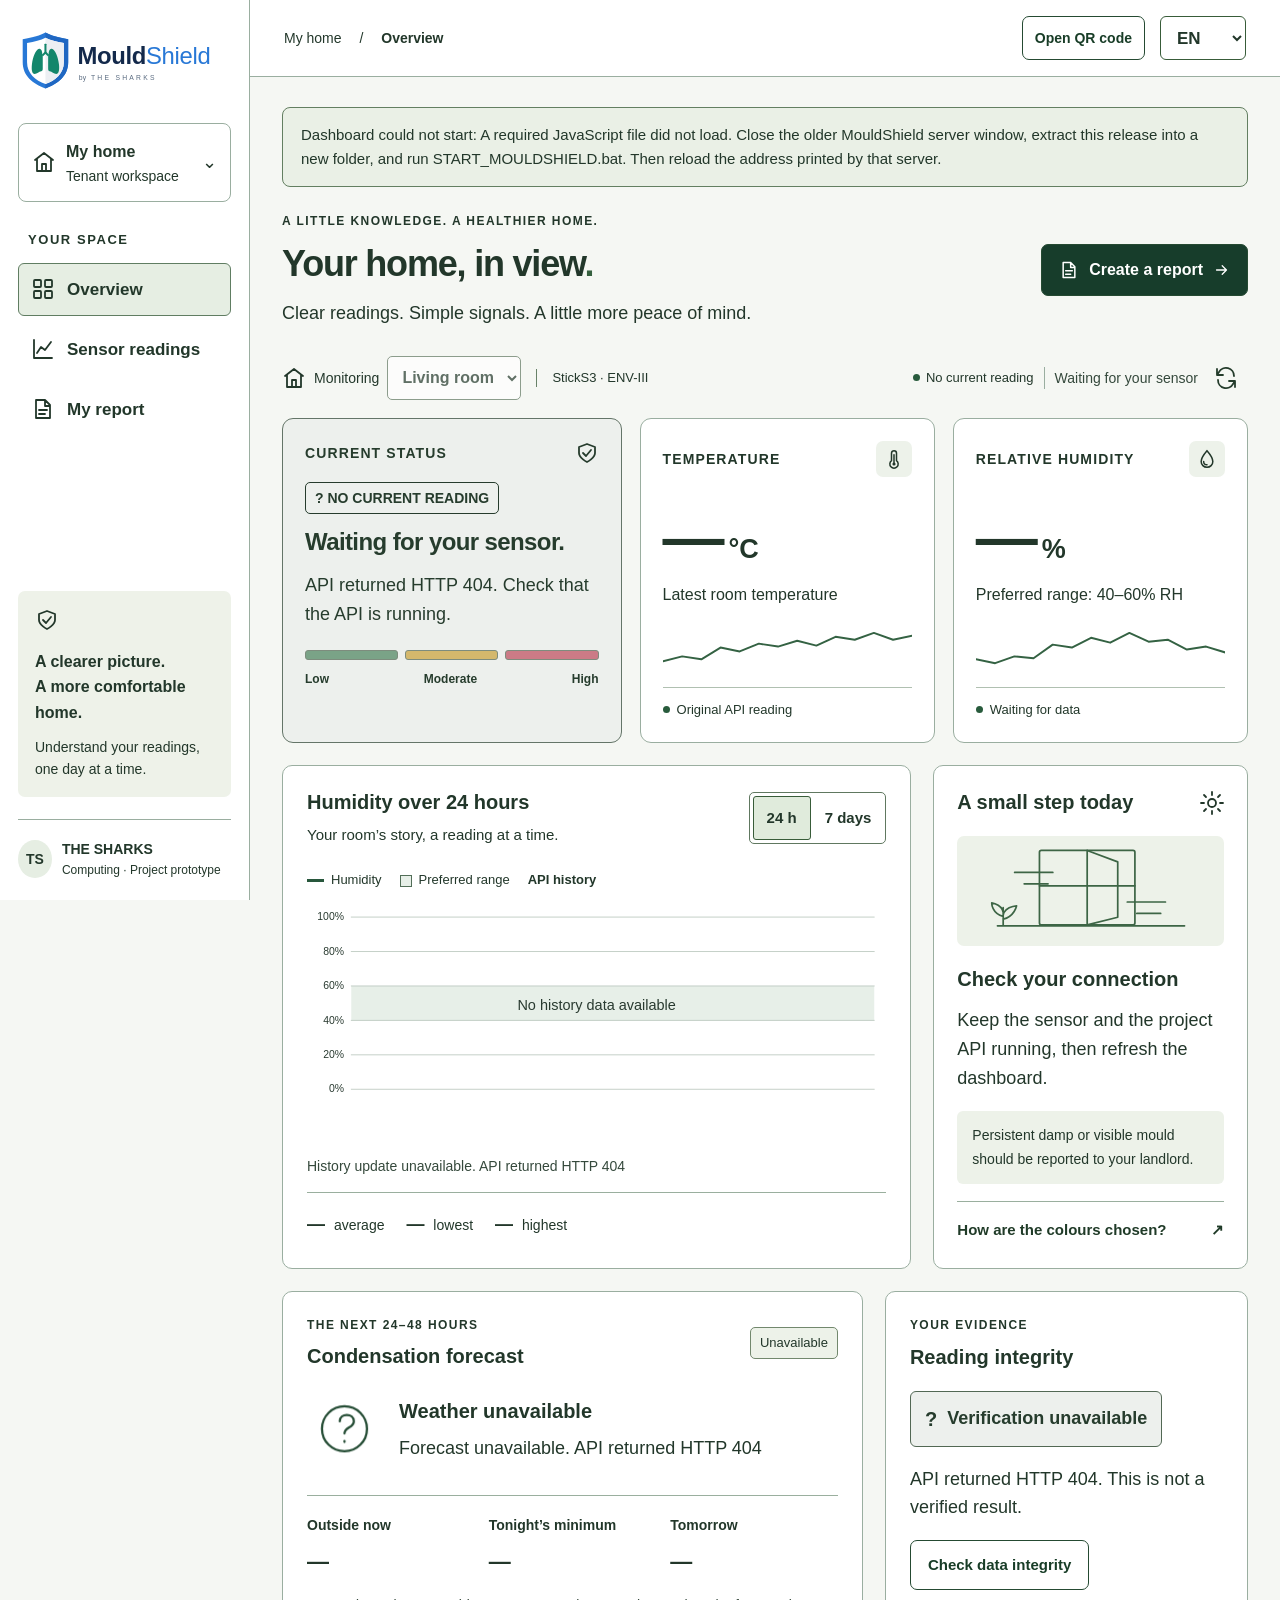
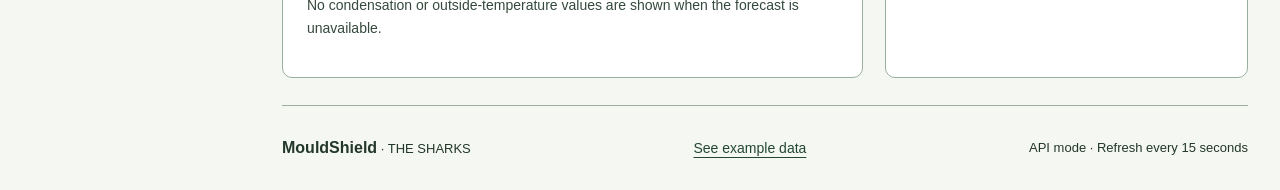
==== commit f7a3766a: "#19 #20 #22 update dashboard, QR and test results" ====
--- a/dashboard/index.html
+++ b/dashboard/index.html
@@ -1,5 +1,5 @@
 <!DOCTYPE html>
-<html lang="en"><head><meta charset="utf-8"><meta name="viewport" content="width=device-width,initial-scale=1"><meta name="theme-color" content="#173d32"><meta name="description" content="MouldShield tenant dashboard: clear humidity readings, trends and an editable damp report. Interactive project prototype using sample data."><title>MouldShield · Your home, in view</title><script src="boot.js"></script><link rel="stylesheet" href="style.css"></head>
+<html lang="en"><head><meta name="mouldshield-build" content="20261028-t20-t22"><meta charset="utf-8"><meta name="viewport" content="width=device-width,initial-scale=1"><meta name="theme-color" content="#173d32"><meta name="description" content="MouldShield tenant dashboard: clear humidity readings, trends and an editable damp report. Live sensor readings with a clearly labelled example mode."><title>MouldShield · Your home, in view</title><script src="boot.js?v=20261028-t20-t22"></script><link rel="stylesheet" href="style.css?v=20261028-t20-t22"></head>
 <body>
 <svg class="icon-library" aria-hidden="true"><defs>
 <symbol id="i-shield" viewBox="0 0 24 24"><path d="M12 3 4 6v6c0 5 8 9 8 9s8-4 8-9V6l-8-3Z"/><path d="m8 12 3 3 5-6"/></symbol>
@@ -29,11 +29,11 @@
 <div class="sidebar-bottom"><div class="sidebar-note"><svg aria-hidden="true"><use href="#i-shield"/></svg><strong>A clearer picture.<br>A more comfortable home.</strong><p>Understand your readings, one day at a time.</p></div><div class="team"><span>TS</span><div><strong>THE SHARKS</strong><small>Computing · Project prototype</small></div></div></div>
 </aside>
 <div class="app-shell">
-<header class="topbar"><span class="breadcrumb">My home <span>/</span> <strong id="crumb">Overview</strong></span><div class="top-right"><label class="sr-only" for="ui-language">Dashboard language</label><select id="ui-language"><option value="en" lang="en">EN</option><option value="ro" lang="ro">RO</option></select></div></header>
-<main id="main" tabindex="-1"><div id="startup-status" class="information" role="status">Starting dashboard. If this message stays, extract the entire ZIP and open START_HERE.html or START_WINDOWS.bat.</div><div id="startup-error" class="information" role="alert" hidden></div><div class="information mode-banner" id="mode-banner"><svg aria-hidden="true"><use href="#i-info"/></svg><span id="mode-description">Preview with sample data. Live API features are not connected.</span><button class="button secondary" id="toggle-mode">Connect to API</button></div>
+<header class="topbar"><span class="breadcrumb">My home <span>/</span> <strong id="crumb">Overview</strong></span><div class="top-right"><a class="button secondary qr-shortcut" href="MouldShield_QR.html" target="_blank" rel="noopener">Open QR code</a><label class="sr-only" for="ui-language">Dashboard language</label><select id="ui-language"><option value="en" lang="en">EN</option><option value="ro" lang="ro">RO</option></select></div></header>
+<main id="main" tabindex="-1"><div id="startup-status" class="information" role="status">Starting dashboard. If this message stays, extract the entire ZIP and open START_HERE.html or START_WINDOWS.bat.</div><div id="startup-error" class="information" role="alert" hidden></div><div class="information mode-banner" id="mode-banner" role="status"><svg aria-hidden="true"><use href="#i-info"/></svg><span id="mode-description">Sample data — these are example readings, not real sensor data.</span><button class="button secondary" id="connect-live">Connect to live readings</button></div>
 <section id="overview-view" class="view">
 <div class="page-heading"><div><div class="eyebrow">A LITTLE KNOWLEDGE. A HEALTHIER HOME.</div><h1>Your home, in view<span>.</span></h1><p>Clear readings. Simple signals. A little more peace of mind.</p></div><button class="button primary" id="create-report"><svg aria-hidden="true"><use href="#i-file"/></svg>Create a report<svg aria-hidden="true" class="small-icon"><use href="#i-arrow"/></svg></button></div>
-<div class="controls-row"><div class="room-control"><span class="room-icon"><svg aria-hidden="true"><use href="#i-home"/></svg></span><label for="room">Monitoring</label><select id="room"><option value="living">Living room</option><option value="bedroom">Bedroom</option><option value="kitchen">Kitchen</option></select><span class="divider"></span><span class="sensor-caption">StickS3 · ENV-III</span></div><div class="update"><span class="dot"></span><span id="updated">Sample refreshed just now</span><button class="icon-button" id="refresh" aria-label="Refresh readings"><svg aria-hidden="true"><use href="#i-refresh"/></svg></button></div></div>
+<div class="controls-row"><div class="room-control"><span class="room-icon"><svg aria-hidden="true"><use href="#i-home"/></svg></span><label for="room">Monitoring</label><select id="room"><option value="living">Living room</option><option value="bedroom">Bedroom</option><option value="kitchen">Kitchen</option></select><span class="divider"></span><span class="sensor-caption">StickS3 · ENV-III</span></div><div class="update"><span class="dot"></span><span id="updated">Waiting for a reading</span><span id="live-reading-label" class="live-reading-label" hidden>Waiting for your sensor</span><button class="icon-button" id="refresh" aria-label="Refresh readings"><svg aria-hidden="true"><use href="#i-refresh"/></svg></button></div></div>
 <div class="metrics">
 <article class="risk-card" id="risk-card" data-level="moderate" aria-live="polite"><div class="card-overline"><span>CURRENT STATUS</span><svg aria-hidden="true"><use href="#i-shield"/></svg></div><div class="status-pill" id="risk-pill"><span aria-hidden="true">!</span>Moderate risk</div><h2 id="risk-title">A little attention<br>goes a long way.</h2><p id="risk-advice">Humidity is above the preferred range. Watch the trend and check for condensation.</p><div class="traffic-bar" aria-hidden="true"><span class="green"></span><span class="amber active"></span><span class="red"></span></div><div class="traffic-labels"><span>Low</span><span>Moderate</span><span>High</span></div></article>
 <article class="metric-card"><div class="card-overline"><span>TEMPERATURE</span><span class="metric-icon"><svg aria-hidden="true"><use href="#i-temp"/></svg></span></div><div class="metric-value"><span id="temperature">20.1</span><span class="unit">°C</span></div><p class="metric-subtitle">Latest room temperature</p><div class="mini-chart temp-mini" aria-hidden="true"><svg aria-hidden="true" viewBox="0 0 260 45" preserveAspectRatio="none"><path d="M0 34 20 29 40 32 60 20 80 24 100 16 120 19 140 13 160 18 180 9 200 12 220 5 240 12 260 8"/></svg></div><div class="metric-foot"><span class="soft-dot"></span><span id="latest-source">Sample sensor reading</span></div></article>
@@ -46,9 +46,9 @@
 <article class="panel integrity-panel" aria-labelledby="integrity-heading"><div class="eyebrow">YOUR EVIDENCE</div><h2 id="integrity-heading">Reading integrity</h2><div id="integrity-badge" class="integrity-badge neutral" role="status"><span aria-hidden="true">?</span>Not checked</div><p id="integrity-detail">A green result is shown only after GET /verify confirms a non-empty chain.</p><button class="button secondary" id="check-integrity">Check data integrity</button></article></div>
 <div class="demo-controls" id="demo-controls"><div><strong>Try the prototype</strong><span>Sample readings only; verification is never simulated as a real result.</span></div><div class="scenario-buttons" aria-label="Sample risk status"><button data-scenario="low"><i class="green"></i>Low</button><button data-scenario="moderate" class="chosen"><i class="amber"></i>Moderate</button><button data-scenario="high"><i class="red"></i>High</button></div></div>
 </section>
-<section id="readings-view" class="view" hidden><div class="page-heading"><div><div class="eyebrow">THE NUMBERS BEHIND THE SIGNAL</div><h1>Sensor readings<span>.</span></h1><p>Explore the sample history for your selected room.</p></div><button class="button primary" id="export-csv"><svg aria-hidden="true"><use href="#i-download"/></svg>Export CSV</button></div><div class="information"><svg aria-hidden="true"><use href="#i-info"/></svg><span id="readings-notice">These are sample readings, not live device data.</span></div><article class="panel readings-panel"><div class="panel-heading"><h2 id="table-room">Living room · recent samples</h2><span class="muted">Raw values retained in CSV</span></div><div class="table-wrap"><table><thead><tr><th scope="col">Time</th><th scope="col">Temperature</th><th scope="col">Humidity</th><th scope="col">Status</th></tr></thead><tbody id="readings-table"></tbody></table></div></article></section>
-<section id="report-view" class="view" hidden><div class="page-heading"><div><div class="eyebrow">TURN READINGS INTO A CONVERSATION</div><h1>Your home report<span>.</span></h1><p>A clear summary and a letter you can make your own.</p></div><button class="button primary" id="print-report"><svg aria-hidden="true"><use href="#i-download"/></svg>Print / save PDF</button></div><div class="information"><svg aria-hidden="true"><use href="#i-info"/></svg><span id="report-notice">Use your browser’s print dialog to save a PDF. No letter is sent automatically.</span></div><div class="report-layout"><article class="panel report-main"><div class="report-header"><img class="report-logo" src="assets/logo-by-the-sharks.svg" alt="MouldShield by THE SHARKS" width="660" height="200"><span class="muted" id="report-date"></span></div><h2>Damp &amp; humidity summary</h2><p class="muted" id="report-context"></p><div class="report-status" id="report-status"></div><div class="report-language"><div><label for="report-language">Explanation language</label><select id="report-language"><option value="en">English</option><option value="ro">Română</option><option value="pl">Polski</option></select></div><button class="button secondary" id="generate-explanation">Generate explanation</button></div><p id="report-api-status" class="muted" role="status">Choose the tenant’s explanation language. The interface language is selected above.</p><h3>What the readings mean</h3><p id="report-explanation"></p><h3>Letter to your landlord</h3><label class="muted" for="letter">Edit this draft before downloading. Changes stay in this browser.</label><textarea lang="en" id="letter" rows="14" spellcheck="true"></textarea><div class="report-actions"><button class="button secondary" id="reset-letter">Reset draft</button><span class="muted" id="draft-status" role="status">Draft ready to edit</span></div><div lang="en" id="print-letter"></div><p class="report-disclaimer"><span id="report-disclaimer">One reading does not confirm mould or replace an inspection. Letters are drafts for review.</span></p></article><aside class="panel report-side"><svg class="large-shield" aria-hidden="true"><use href="#i-file"/></svg><h3>Your voice. Your report.</h3><p>Add your address and describe what you have noticed. Keep the details accurate and review the letter before using it.</p><ol><li>Check the sample summary.</li><li>Edit the landlord letter.</li><li>Print or save a PDF.</li></ol><p class="quiet-note">Only include information you are comfortable sharing.</p></aside></div></section>
-<footer><span><strong>MouldShield</strong> · THE SHARKS</span><span><span id="footer-source">Project prototype · Sample data · Refreshes every 15 seconds</span></span></footer>
+<section id="readings-view" class="view" hidden><div class="page-heading"><div><div class="eyebrow">THE NUMBERS BEHIND THE SIGNAL</div><h1>Sensor readings<span>.</span></h1><p id="readings-intro">Explore your sensor history.</p></div><button class="button primary" id="export-csv"><svg aria-hidden="true"><use href="#i-download"/></svg>Export CSV</button></div><div class="information"><svg aria-hidden="true"><use href="#i-info"/></svg><span id="readings-notice">These are sample readings, not live device data.</span></div><article class="panel readings-panel"><div class="panel-heading"><h2 id="table-room">Living room · recent samples</h2><span class="muted">Raw values retained in CSV</span></div><div class="table-wrap"><table><thead><tr><th scope="col">Time</th><th scope="col">Temperature</th><th scope="col">Humidity</th><th scope="col">Status</th></tr></thead><tbody id="readings-table"></tbody></table></div></article></section>
+<section id="report-view" class="view" hidden><div class="page-heading"><div><div class="eyebrow">TURN READINGS INTO A CONVERSATION</div><h1>Your home report<span>.</span></h1><p>A clear summary and a letter you can make your own.</p></div><div class="pdf-actions"><button class="button primary" id="download-pdf" type="button">Download PDF</button><button class="button secondary" id="print-report"><svg aria-hidden="true"><use href="#i-download"/></svg>Print / save PDF</button></div></div><p id="pdf-status" role="status" aria-live="polite"></p><p><a id="pdf-save-link" class="button secondary" hidden>Save PDF</a></p><div class="information"><svg aria-hidden="true"><use href="#i-info"/></svg><span id="report-notice">Review the letter, then download the PDF or print the report. Nothing is sent automatically.</span></div><div class="report-layout"><article class="panel report-main"><div class="report-header"><img class="report-logo" src="assets/logo-by-the-sharks.svg" alt="MouldShield by THE SHARKS" width="660" height="200"><span class="muted" id="report-date"></span></div><h2>Damp &amp; humidity summary</h2><p class="muted" id="report-context"></p><div class="report-status" id="report-status"></div><div class="report-language"><div><label for="report-language">Explanation language</label><select id="report-language"><option value="en">English</option><option value="ro">Română</option><option value="pl">Polski</option></select></div><button class="button secondary" id="generate-explanation">Generate explanation</button></div><p id="report-api-status" class="muted" role="status">Choose the tenant’s explanation language. The interface language is selected above.</p><h3>What the readings mean</h3><p id="report-explanation"></p><h3>Letter to your landlord</h3><label class="muted" for="letter">Edit this draft before downloading. Changes stay in this browser.</label><textarea lang="en" id="letter" rows="14" spellcheck="true"></textarea><div class="report-actions"><button class="button secondary" id="reset-letter">Reset draft</button><span class="muted" id="draft-status" role="status">Draft ready to edit</span></div><div lang="en" id="print-letter"></div><p class="report-disclaimer"><span id="report-disclaimer">One reading does not confirm mould or replace an inspection. Letters are drafts for review.</span></p></article><aside class="panel report-side"><svg class="large-shield" aria-hidden="true"><use href="#i-file"/></svg><h3>Your voice. Your report.</h3><p>Add your address and describe what you have noticed. Keep the details accurate and review the letter before using it.</p><ol><li id="report-review-step">Review the sensor summary.</li><li>Edit the landlord letter.</li><li>Print or save a PDF.</li></ol><p class="quiet-note">Only include information you are comfortable sharing.</p></aside></div></section>
+<footer><span><strong>MouldShield</strong> · THE SHARKS</span><button class="example-data-link" id="toggle-mode" type="button" hidden>See example data</button><span><span id="footer-source">Project prototype · Sample data · Refreshes every 15 seconds</span></span></footer>
 </main></div>
 <dialog id="risk-dialog"><div class="dialog-heading"><h2>Understanding your risk colour</h2><button class="icon-button" id="close-dialog" aria-label="Close explanation">✕</button></div><p>The warning bands use the original, unrounded relative humidity reading. Humidity is rounded only for display.</p><div class="risk-rules"><div><i class="green"></i><strong>Low risk</strong><span>60% RH or below</span></div><div><i class="amber"></i><strong>Moderate risk</strong><span>Above 60%, up to 70% RH</span></div><div><i class="red"></i><strong>High risk</strong><span>Above 70% RH</span></div></div><p>40–60% RH is the preferred indoor range used in the project research. Very dry air below 40% is outside that range, even though this mould-warning scale stays green.</p><p class="quiet-note">These are project warning bands, not an HHSRS assessment. Duration, cold surfaces and other conditions also matter. The sustained-risk rule still needs team agreement.</p></dialog>
-<div id="toast" role="status" hidden></div><script src="config.js"></script><script src="core.js"></script><script src="i18n.js"></script><script src="app.js"></script></body></html>
+<div id="toast" role="status" hidden></div><script src="config.js?v=20261028-t20-t22"></script><script src="core.js?v=20261028-t20-t22"></script><script src="i18n.js?v=20261028-t20-t22"></script><script src="vendor/jspdf.umd.min.js?v=20261028-t20-t22"></script><script src="pdf-fonts.js?v=20261028-t20-t22"></script><script src="pdf-report.js?v=20261028-t20-t22"></script><script src="app.js?v=20261028-t20-t22"></script></body></html>
--- a/dashboard/style.css
+++ b/dashboard/style.css
@@ -17,3 +17,22 @@
 .sr-only{position:absolute;width:1px;height:1px;padding:0;margin:-1px;overflow:hidden;clip:rect(0,0,0,0);white-space:nowrap;border:0}
 #ui-language{min-height:44px;min-width:86px;border:1px solid #385c39;border-radius:6px;background:#fff;color:#22372a;padding:8px 12px;font-size:17px;font-weight:700}
 .topbar{flex-wrap:wrap}.top-right{margin-left:auto}.breadcrumb{min-width:0;overflow-wrap:anywhere}
+
+/* Source controls: discreet in live mode; clear and prominent for example data. */
+.update{flex-wrap:wrap;justify-content:flex-end;row-gap:4px}
+.live-reading-label{font-size:14px;color:#35493c;border-left:1px solid #9aaea0;padding-left:10px;margin-left:4px}
+.mode-banner{background:#fff1c4;border-color:#8e7021;padding:20px 22px;gap:14px}
+.mode-banner>span{font-size:18px;font-weight:650;color:#4c3600;min-width:0;flex-basis:350px}
+.mode-banner>svg{color:#4c3600;width:24px;height:24px}
+.mode-banner .button{font-size:16px;min-height:44px}
+.example-data-link{border:0;background:transparent;color:#234732;text-decoration:underline;text-underline-offset:4px;padding:10px 12px;min-height:44px;font-size:14px;cursor:pointer}
+.example-data-link:hover{background:#e7eee5;border-radius:6px}
+.example-data-link:focus-visible{outline:3px solid #122e59;outline-offset:3px}
+@media(max-width:700px){.update{justify-content:flex-start}.live-reading-label{font-size:14px}.mode-banner{padding:18px}.mode-banner>span{flex-basis:calc(100% - 42px);font-size:18px}.mode-banner .button{margin-left:38px}footer .example-data-link{margin:6px 0;padding-left:0;text-align:left}}
+@media print{.example-data-link{display:none!important}}
+
+.qr-shortcut{font-size:14px;padding:7px 12px;min-height:44px;white-space:nowrap}.top-right{flex-wrap:wrap;justify-content:flex-end}@media(max-width:700px){.qr-shortcut{font-size:14px;padding:7px 10px}.topbar{gap:8px}.top-right{gap:8px}}
+
+.pdf-actions{display:flex;gap:12px;flex-wrap:wrap}.pdf-actions .button{min-height:48px}#pdf-status{font-size:16px;overflow-wrap:anywhere}#pdf-status:empty{display:none}@media print{.pdf-actions,#pdf-status{display:none!important}}@media(max-width:640px){.pdf-actions{width:100%}.pdf-actions .button{flex:1 1 180px}}
+
+@media print{#pdf-save-link{display:none!important}}
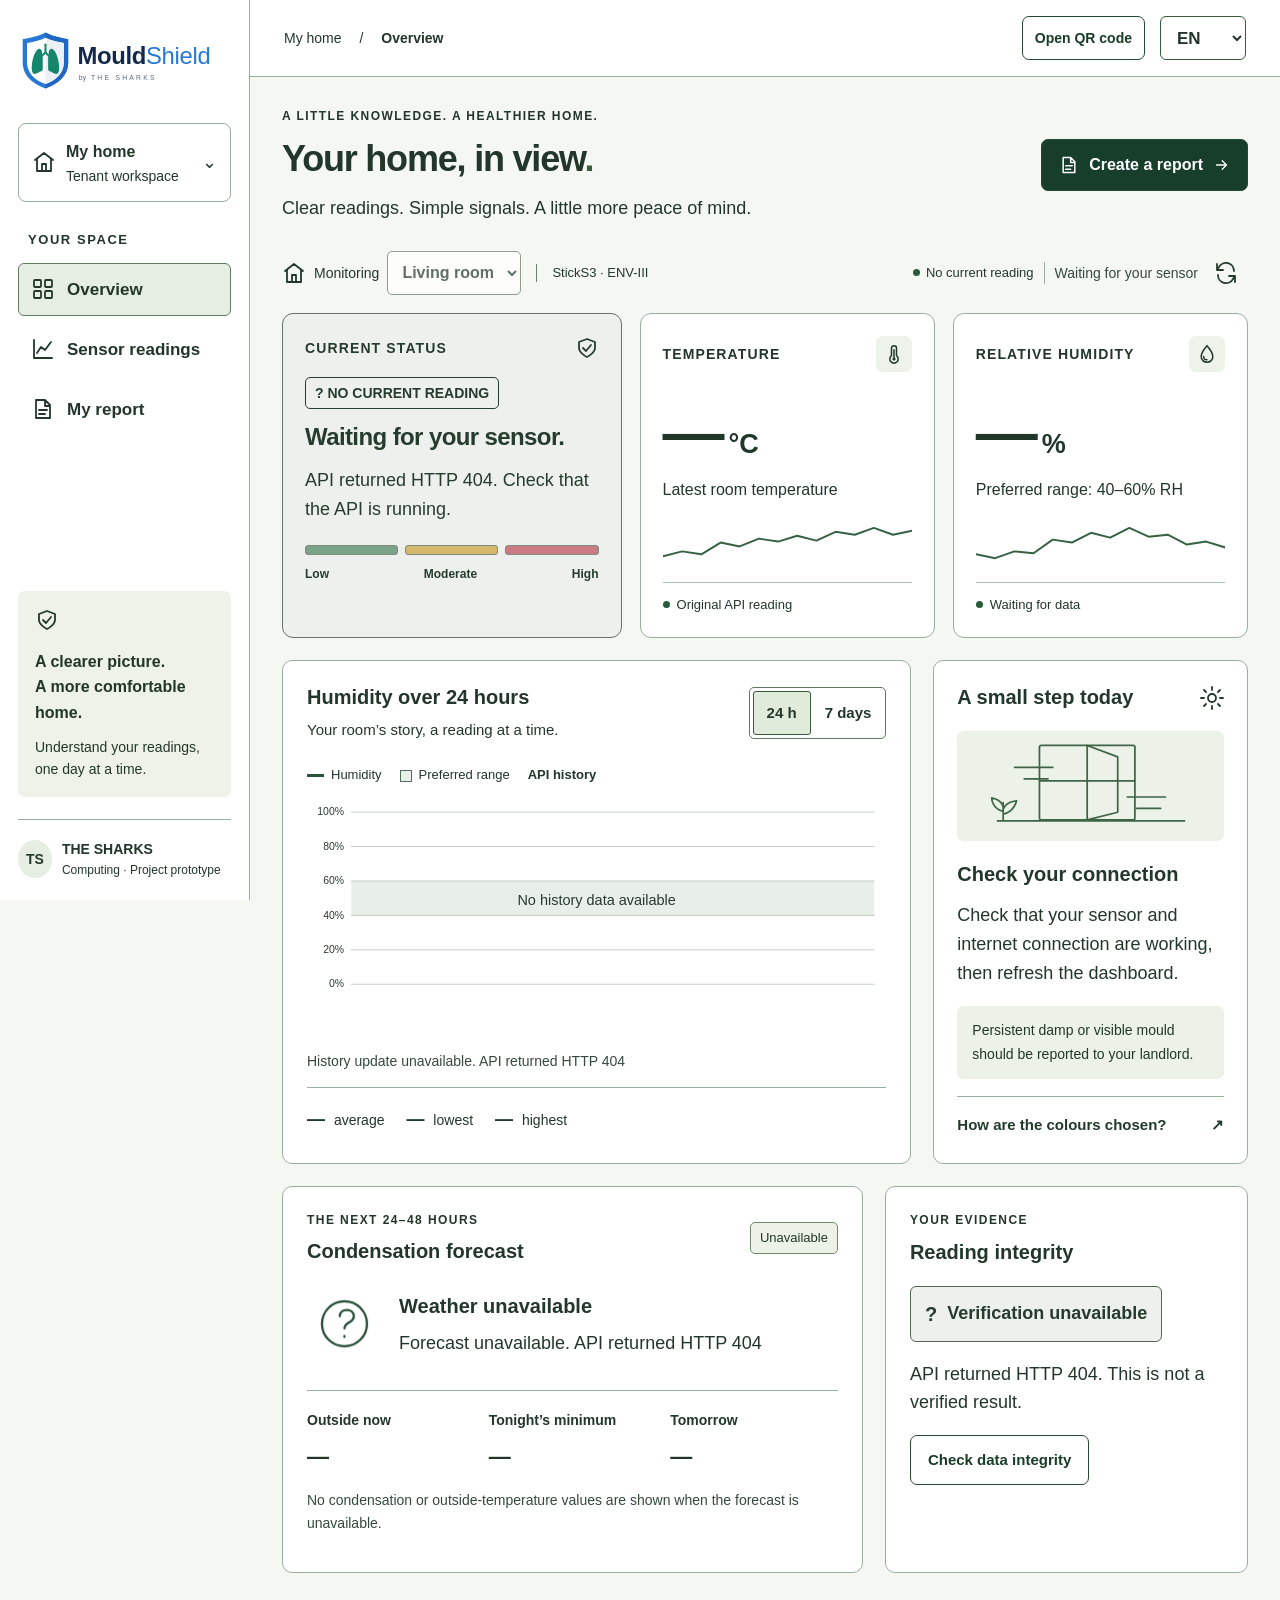
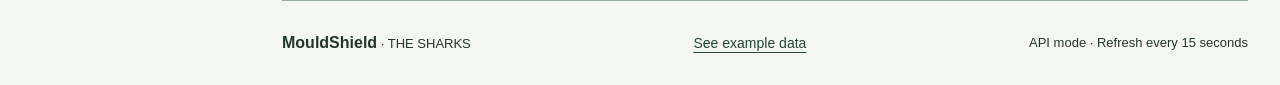
==== commit 7557a824: "#20 #22 Fix PDF , update dashboard and test results" ====
--- a/dashboard/index.html
+++ b/dashboard/index.html
@@ -1,5 +1,5 @@
 <!DOCTYPE html>
-<html lang="en"><head><meta name="mouldshield-build" content="20261028-t20-t22"><meta charset="utf-8"><meta name="viewport" content="width=device-width,initial-scale=1"><meta name="theme-color" content="#173d32"><meta name="description" content="MouldShield tenant dashboard: clear humidity readings, trends and an editable damp report. Live sensor readings with a clearly labelled example mode."><title>MouldShield · Your home, in view</title><script src="boot.js?v=20261028-t20-t22"></script><link rel="stylesheet" href="style.css?v=20261028-t20-t22"></head>
+<html lang="en"><head><meta name="mouldshield-build" content="20261029-t20-t22-fixes"><meta charset="utf-8"><meta name="viewport" content="width=device-width,initial-scale=1"><meta name="theme-color" content="#173d32"><meta name="description" content="MouldShield tenant dashboard: clear humidity readings, trends and an editable damp report. Live sensor readings with a clearly labelled example mode."><title>MouldShield · Your home, in view</title><script src="boot.js?v=20261029-t20-t22-fixes"></script><link rel="stylesheet" href="style.css?v=20261029-t20-t22-fixes"></head>
 <body>
 <svg class="icon-library" aria-hidden="true"><defs>
 <symbol id="i-shield" viewBox="0 0 24 24"><path d="M12 3 4 6v6c0 5 8 9 8 9s8-4 8-9V6l-8-3Z"/><path d="m8 12 3 3 5-6"/></symbol>
@@ -51,4 +51,4 @@
 <footer><span><strong>MouldShield</strong> · THE SHARKS</span><button class="example-data-link" id="toggle-mode" type="button" hidden>See example data</button><span><span id="footer-source">Project prototype · Sample data · Refreshes every 15 seconds</span></span></footer>
 </main></div>
 <dialog id="risk-dialog"><div class="dialog-heading"><h2>Understanding your risk colour</h2><button class="icon-button" id="close-dialog" aria-label="Close explanation">✕</button></div><p>The warning bands use the original, unrounded relative humidity reading. Humidity is rounded only for display.</p><div class="risk-rules"><div><i class="green"></i><strong>Low risk</strong><span>60% RH or below</span></div><div><i class="amber"></i><strong>Moderate risk</strong><span>Above 60%, up to 70% RH</span></div><div><i class="red"></i><strong>High risk</strong><span>Above 70% RH</span></div></div><p>40–60% RH is the preferred indoor range used in the project research. Very dry air below 40% is outside that range, even though this mould-warning scale stays green.</p><p class="quiet-note">These are project warning bands, not an HHSRS assessment. Duration, cold surfaces and other conditions also matter. The sustained-risk rule still needs team agreement.</p></dialog>
-<div id="toast" role="status" hidden></div><script src="config.js?v=20261028-t20-t22"></script><script src="core.js?v=20261028-t20-t22"></script><script src="i18n.js?v=20261028-t20-t22"></script><script src="vendor/jspdf.umd.min.js?v=20261028-t20-t22"></script><script src="pdf-fonts.js?v=20261028-t20-t22"></script><script src="pdf-report.js?v=20261028-t20-t22"></script><script src="app.js?v=20261028-t20-t22"></script></body></html>
+<div id="toast" role="status" hidden></div><script src="config.js?v=20261029-t20-t22-fixes"></script><script src="core.js?v=20261029-t20-t22-fixes"></script><script src="i18n.js?v=20261029-t20-t22-fixes"></script><script src="vendor/jspdf.umd.min.js?v=20261029-t20-t22-fixes"></script><script src="pdf-fonts.js?v=20261029-t20-t22-fixes"></script><script src="pdf-report.js?v=20261029-t20-t22-fixes"></script><script src="app.js?v=20261029-t20-t22-fixes"></script></body></html>
